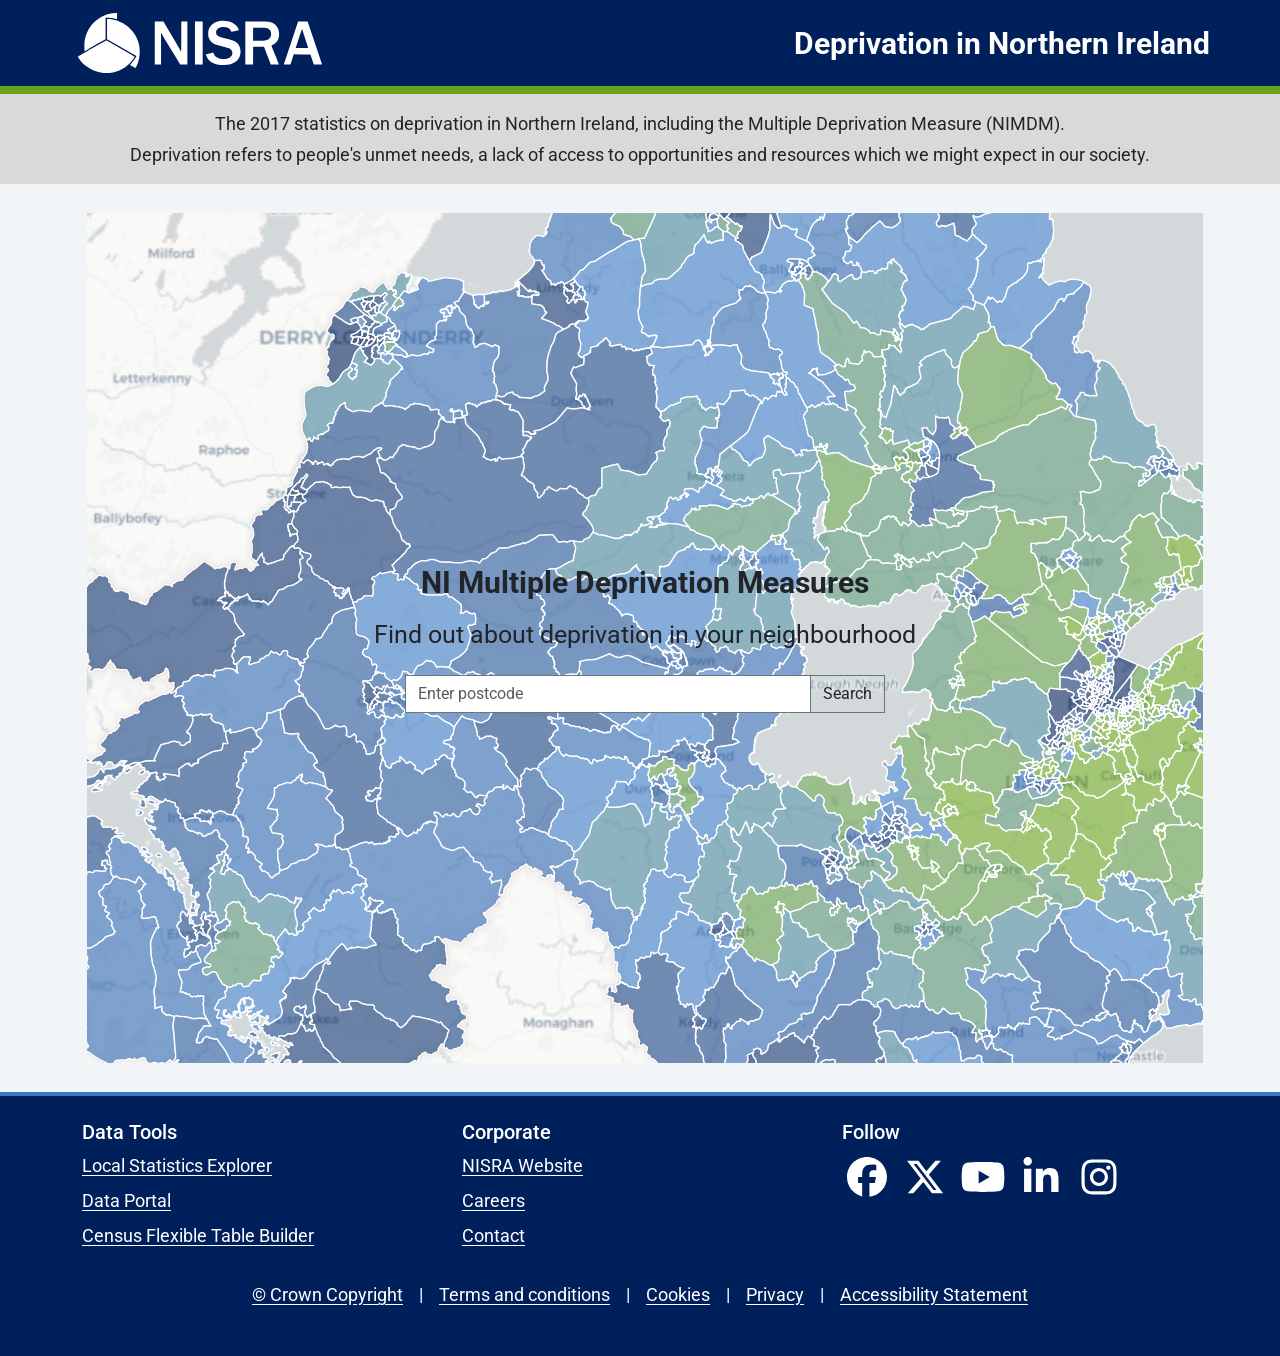
==== docs/index.html @ 48f2ace2 "rename site to docs" ====
<!doctype html>
<html lang="en">
  <head>
    <meta charset="UTF-8" />
    <meta name="viewport" content="width=device-width, initial-scale=1" />
    <title>Deprivation in Northern Ireland | Home</title>
    <link href="https://fonts.googleapis.com/css2?family=Roboto:wght@300;400;500;700&display=swap" rel="stylesheet" />
    <link href="https://cdn.jsdelivr.net/npm/bootstrap@5.3.3/dist/css/bootstrap.min.css" rel="stylesheet" />
    <link rel="stylesheet" href="https://cdn.jsdelivr.net/npm/bootstrap-icons@1.11.3/font/bootstrap-icons.css" />
    <link rel="icon" href="assets/img/icon/favicon.ico" />
    <link rel="stylesheet" href="assets/css/styles.css" />
    <link rel="stylesheet" href="css/lookup.css" />
  </head>
  <body class="d-flex flex-column min-vh-100">
    <header id="site-header" class="navbar p-0"></header>

<main class="flex-grow-1 container py-4">
              <div id="background-map" class="container-fluid">

    <div class="row justify-content-center">
        <div class="col-12 col-md-10 col-lg-8 text-center">

            <h1 class="mb-3">NI Multiple Deprivation Measures</h1>

            <h2 class="mb-4">
                Find out about deprivation in your neighbourhood
            </h2>

            <form id="search" class="lookup-search mx-auto" novalidate>
                <div class="input-group">
                    <input id="pc" name="pc" type="search" class="form-control rounded-0 border-secondary" placeholder="Enter postcode" aria-label="Postcode" autocomplete="postal-code">

                    <button type="submit" class="btn rounded-0 border-secondary bg-purple">
                        Search
                    </button>
                </div>

                <p id="search-error" class="text-danger mt--2 mb-0 text-start" role="alert" hidden></p>
            </form>
        </div>
    </div>
</main>


    <footer id="site-footer" class="footer py-4 bg-nisra text-nisra pb-5"></footer>
    <script src="js/layout.js"></script>
    <script src="js/search.js"></script>
  </body>
</html>
---- docs/assets/css/styles.css ----
/* COPIED CSS FROM POSTCODE_TOOL - NEEDS CLEANED*/
/* ===========================
   Base
   =========================== */
body {
  font-family: 'Roboto', Arial, sans-serif;
  font-size: 18px;
  line-height: 1.5;          
  font-weight: 400;
  background-color: #f2f5f8;
  background-size: cover;
}

#background-map {
  background-image: url("../img/nimdm_sdz_map.png");
  background-repeat: no-repeat;
  background-position: center center;
  padding: 350px 0 350px 0;
  margin: 5px
}

/* ===========================
   Global NISRA colours
   =========================== */
:root {
  --nisra_blue: #3878c5;
	--nisra_navy: #00205b;
	--nisra_purple: #732777;
  --nisra_slate: #3b3b3b;
  --nisra_green: #68a41e;
}

/* Headings per style guide */
h1 { font-size: 28px; line-height: 1.285; font-weight: 700; }
@media (min-width: 992px) { h1 { font-size: 30px; line-height: 1.3; } }

h2 { font-size: 24px; line-height: 1.333; font-weight: 400; }
@media (min-width: 992px) { h2 { font-size: 25px; line-height: 1.32; } }

h3 { font-size: 21px; line-height: 1.143; font-weight: 400; }
@media (min-width: 992px) { h3 { font-size: 24px; line-height: 1.25; } }

h4 { font-size: 18px; line-height: 1.333; font-weight: 400; }
@media (min-width: 992px) { h4 { font-size: 21px; line-height: 1.286; } }


main a[target="_blank"]::after {
  content: "";
  width: 14px; height: 11px;
  margin: 5px; vertical-align: text-bottom; display: inline-block;

  -webkit-mask: url('data:image/svg+xml;utf8,<svg xmlns="http://www.w3.org/2000/svg" width="14" height="11" viewBox="0 0 14 11"><g fill="none" stroke="%23000" stroke-width="1"><path d="M0 3h2V0h12v8h-2v3H0zm13-2H3v6h10zM2 4H1v4h1zm-1 6h10V8H1z"/></g></svg>') no-repeat center / contain;
          mask: url('data:image/svg+xml;utf8,<svg xmlns="http://www.w3.org/2000/svg" width="14" height="11" viewBox="0 0 14 11"><g fill="none" stroke="%23000" stroke-width="1"><path d="M0 3h2V0h12v8h-2v3H0zm13-2H3v6h10zM2 4H1v4h1zm-1 6h10V8H1z"/></g></svg>') no-repeat center / contain;
  background-color: var(--bs-secondary-color, #6c757d); /* follows Bootstrap’s text-secondary */
}

/* ===========================
   Map & Legend
   =========================== */
.map {
  min-height: 50vh;
  width: 100%;
  position: relative;
  z-index: 0;
  margin-bottom: 2px;
}

.map-legend {
  padding-bottom: 10px;
  z-index: 1;
  margin: 0 auto;        /* center horizontally */
  display: table;
  width: 60%;
}
.legend-min,
.legend-unit,
.legend-max {
  width: 33%;
  font-size: 10pt;
  padding: 0;
}
.legend-min,
.legend-max { font-weight: bold; }
.legend-max { text-align: right; }
.legend-unit { text-align: center; }

.colour-block {
  height: 25px;
  width: 20%;
  border-left: 1px #555555 solid;
  border-top: 1px #555555 solid;
  border-bottom: 1px #555555 solid;
}
.colour-block:last-child { border-right: 1px #555555 solid; }

/* Map container min height for small vs large screens */
#map-container{
  width: 80%;
  height: 600px;                
  margin: 0 auto;
}

@media (max-width: 1199.98px){
  #map-container{
    height: 360px;               
  }
}



/* ===========================
   Chart sizing
   =========================== */
#chart-container {
  height: 410px;          /* desktop/tablet */
  position: relative;
  margin-bottom: 2em;
}
@media (max-width: 767.98px) { #chart-container { height: 220px; } }

#chart-container canvas {
  width: 100% !important;
  height: 100% !important;
  display: block;
}

/* ===========================
   Brand & misc.
   =========================== */
.app-title { font-weight: 700; letter-spacing: 0.2px; }
.img-50 { width: 50px; height: 50px; }

/* ===========================
   Footer
   =========================== */
.footer {
  background-color: var(--nisra_navy);
  color: #fff;
  border-top: 4px solid var(--nisra_blue);
}
.footer a {
  color: #fff;
  text-underline-offset: 3px;
}
.footer a:hover,
.footer a:focus {
  color: #fff;
  text-decoration-thickness: 3px;
}
.footer-links { list-style: none; padding-left: 0; }
.footer-links .list-inline-item { margin: 0 .5rem; }

/* More vertical spacing in vertical lists */
.footer ul.list-unstyled li { margin-bottom: 0.5rem; }

/* Social icon hover */
.footer .list-inline-item img {
  transition: box-shadow 0.2s ease, border 0.2s ease;
}
.footer .list-inline-item img:hover {
  border: 2px solid #fff;
  box-shadow: 0 0 4px rgba(255, 255, 255, 0.6);
  border-radius: 4px;
}

banner a {
  color: #fff;
}

a:hover, a:focus {
  text-decoration-thickness: 3px;
}
nav a{
  color: #fff;
  text-decoration: none;
}

.feedback a[target="_blank"]::after {
  content: "";
  width: 14px; height: 11px;
  margin: 5px; vertical-align: text-bottom; display: inline-block;

  -webkit-mask: url('data:image/svg+xml;utf8,<svg xmlns="http://www.w3.org/2000/svg" width="14" height="11" viewBox="0 0 14 11"><g fill="none" stroke="%23000" stroke-width="1"><path d="M0 3h2V0h12v8h-2v3H0zm13-2H3v6h10zM2 4H1v4h1zm-1 6h10V8H1z"/></g></svg>') no-repeat center / contain;
          mask: url('data:image/svg+xml;utf8,<svg xmlns="http://www.w3.org/2000/svg" width="14" height="11" viewBox="0 0 14 11"><g fill="none" stroke="%23000" stroke-width="1"><path d="M0 3h2V0h12v8h-2v3H0zm13-2H3v6h10zM2 4H1v4h1zm-1 6h10V8H1z"/></g></svg>') no-repeat center / contain;
  background-color: #fff; 
}

table tr:not(:has(th)):hover {
  background-color: #f2f2f2;
}

.maplibregl-export-control {
  display: none !important;
}

.btn-primary {
  background-color: #732777;
}

.current-page {
  background-color: #68a41e;
  color: #000;
  padding:0rem 0.5rem 0.5rem;
  border-bottom: 14px solid #68a41e;
}

.current-page-strapline {
  background-color: #d9d9d9;
  color: #000;
}


.card-body p {
  margin: 0;
  line-height: normal;
}

.blue-bg {
  background-color: var(--nisra_blue);
  color: #fff;
}

.grey-bg {
  background-color: #D9D9D9;
}

.grey-bg a {
  color: #000;
}

.home {
  background-color: #fff;
  color: var(--nisra_navy);
  border: 2px solid var(--nisra_navy);
}

.blue-bg a, .purple-bg a {
  color: #fff;
}

.purple-bg {
  background-color: var(--nisra_purple);
  color: #fff;
}

.purple-border {
  border: 2px solid var(--nisra_purple);
}

.green-border {
  border: 2px solid var(--nisra_green);
}

.light-purple-bg {
  background-color: #CE70D2;
  /* color: #fff; */
}

.green-bg {
  background-color: var(--nisra_green);
}

.green-bg a {
  color: #000;
}

.navy-bg {
  background-color: var(--nisra_navy) !important;
  color: #fff !important;
}

.nav-btn {
  background-color: #00205b;
  border-bottom: 16px solid #00205b;
  padding:0rem 0.5rem 0.5rem;
  color: #fff;
}

.nav-btn:hover {
   border-bottom: 16px solid #68a41e;
   padding-bottom: 0.5rem;
  color: #fff;
  cursor: pointer;
}

.chart-canvas {
  height: 40vh !important;
}

@media (max-width: 1200px) { 
  .chart-canvas {
    height: 80vh !important;
  } 
}

.accordion-button:not(.collapsed) {
  background-color: #00205b;
  color: #fff;
}

.accordion-button:not(.collapsed)::after {
  filter: brightness(0) invert(1);
}

.accordion-button {
  border-left: 2px solid #00205b;
  border-top: 2px solid #00205b;
  border-bottom: 2px solid #00205b;
  color: #000;
  font-size: 0.75em;
}

#info-card {
  border: 2px solid var(--nisra_navy);
}


.info-card-wrap {
  display: grid;
  grid-template-rows: 0fr;   /* closed */
  opacity: 0;
  transition: grid-template-rows .35s ease, opacity .25s ease;
}

.info-card-wrap > .card{
  overflow: hidden;
  min-height: 0;
}

.info-card-wrap:has(.accordion-collapse.show){
  grid-template-rows: 1fr;   /* open */
  opacity: 1;
}

#info-content p {
  margin-bottom: 1em;
}

.nisra-table {
  width: 100%;
  border-collapse: collapse;
  border: 2px solid #0b0c0c;
  margin-top: 1rem;
}

.nisra-table caption {
  caption-side: top;
  text-align: left;
  font-weight: 600;
  margin-bottom: 0.5rem;
}

.nisra-table th,
.nisra-table td {
  border: 1px solid #b1b4b6;
  padding: 0.6rem;
  vertical-align: top;
  text-align: left;
}

.nisra-table thead th {
  background-color: #f3f2f1;
}

.nisra-table tbody th {
  font-weight: 600;
}

.card-footer {
  margin-top: auto;
}

:focus-visible {
  outline: 3px solid #D4351C;     
  outline-offset: 3px;
}

:focus:not(:focus-visible) {
  outline: none;
}

:root {
  --bs-focus-ring-color: #D4351C; 
  --bs-focus-ring-width: 0.25rem;
}

.form-check-input:focus,
.form-check-input:focus-visible {
  border-color: #D4351C;
  box-shadow: 0 0 0 0.25rem #D4351C;
  outline: none; 
}

.accordion-button:focus,
.accordion-button:focus-visible {
  box-shadow: 0 0 0 0.25rem #1cd43b;
  outline: none;
}

input:focus-visible, select:focus-visible, button:focus-visible, .map:has(canvas:focus-visible) {
  outline: 3px solid #D4351C !important;
  outline-offset: -2px !important;
  box-shadow: none !important;
}

.btn:focus,
.btn:focus-visible,
.form-control:focus,
.form-control:focus-visible,
.form-select:focus,
.form-select:focus-visible {
  box-shadow: none;
}

.nav-btn:focus-visible,
.nav .nav-btn:focus-visible,
#nav a:focus-visible {
  outline: none;
  box-shadow: inset 0 0 0 3px #D4351C;
  border-radius: 0.25rem; /* optional, if you want */
}

.display-6.unit {
  font-size: 18pt;
}

.display-4.unit {
  font-size: 26pt;
}

.tab-pane p {
  margin-bottom: 1em;
}

/* Table Styling */
td {
  padding: 6px 12px;  
  border-radius: 6px;
}
.number {
  text-align: right;
}
.change-cell {
  text-align: right;
}
.change-wrapper {
  display: inline-flex;
  align-items: center;
  justify-content: flex-end;
}
.arrow {
  width: 5px;
}
.change-value {
  min-width: 65px;
  text-align: right;
}
.arrow.up {
  color: var(--nisra_green);
}
.arrow.down {
  color: #e60000;
}

.percent-wrapper {
  display: inline-block;
  padding: 4px 10px;
  border-radius: 6px;
  min-width: 55px;
  text-align: right;
}
tbody td {
  border-bottom: 2px solid #e5e7eb; 
}

th, td {
  padding: 6px 12px;
}

thead th {
  border-bottom: 2px solid #e5e7eb;
}

.nav-row {
  background-color: var(--nisra_green);
  padding: 2px 2px 16px 2px;
  column-gap: 2px;
}

.feedback {
  background-color: var(--nisra_blue);
}

#cookie-banner {
  background-color: #041e34;
  color: #fff;
  padding: 1rem;
}

#cookie-banner a {
  color: #00aae5;
}

.rank-scale-wrapper {
    width: 100%;
    padding: 0.4rem 0;
}

.rank-scale {
    position: relative;
    width: 100%;
    height: 1rem;
    overflow: visible;
    border: 1px solid #c9c9c9;
    border-radius: 0.5rem;
    margin-bottom: 5px;
}

.rank-scale-marker {
    position: absolute;
    top: 50%;
    width: 0.5rem;
    height: 1.8rem;
    background-color: #cc3a2a;
    border: 2px solid #ffffff;
    border-radius: 0.2rem;
    transform: translate(-50%, -50%);
}

.rank-scale-labels {
    display: grid;
    grid-template-columns: 1fr auto 1fr;
    align-items: center;
    gap: 0.5rem;
    margin: 0.25rem 0;
    font-size: 0.85rem;
}

.rank-scale-labels span:first-child {
    text-align: left;
}

.rank-scale-labels span:nth-child(2) {
    text-align: center;
}

.rank-scale-labels span:last-child {
    text-align: right;
}
---- docs/css/lookup.css ----
.lookup-search {
    width: 100%;
    max-width: 480px;
    margin-right: auto;
    margin-left: auto;
}

.lookup-search .form-control:focus,
.lookup-search .form-control:invalid:focus,
.lookup-search .form-control.is-invalid:focus {
    color: #212529;
    background-color: #ffffff;
    border-color: #e905dd;
    outline: 0;
    box-shadow: 0 0 0 0.25rem rgb(8 48 107 / 25%);
}

.lookup-table {
    max-width: 640px;
}

.lookup-table th {
    width: 12rem;
}

.scale-row svg {
    display: block;
    width: 100%;
    height: auto;
}

.site-nav a {
    margin-right: 1rem;
    color: inherit;
}

.site-nav a[aria-current] {
    font-weight: 700;
}
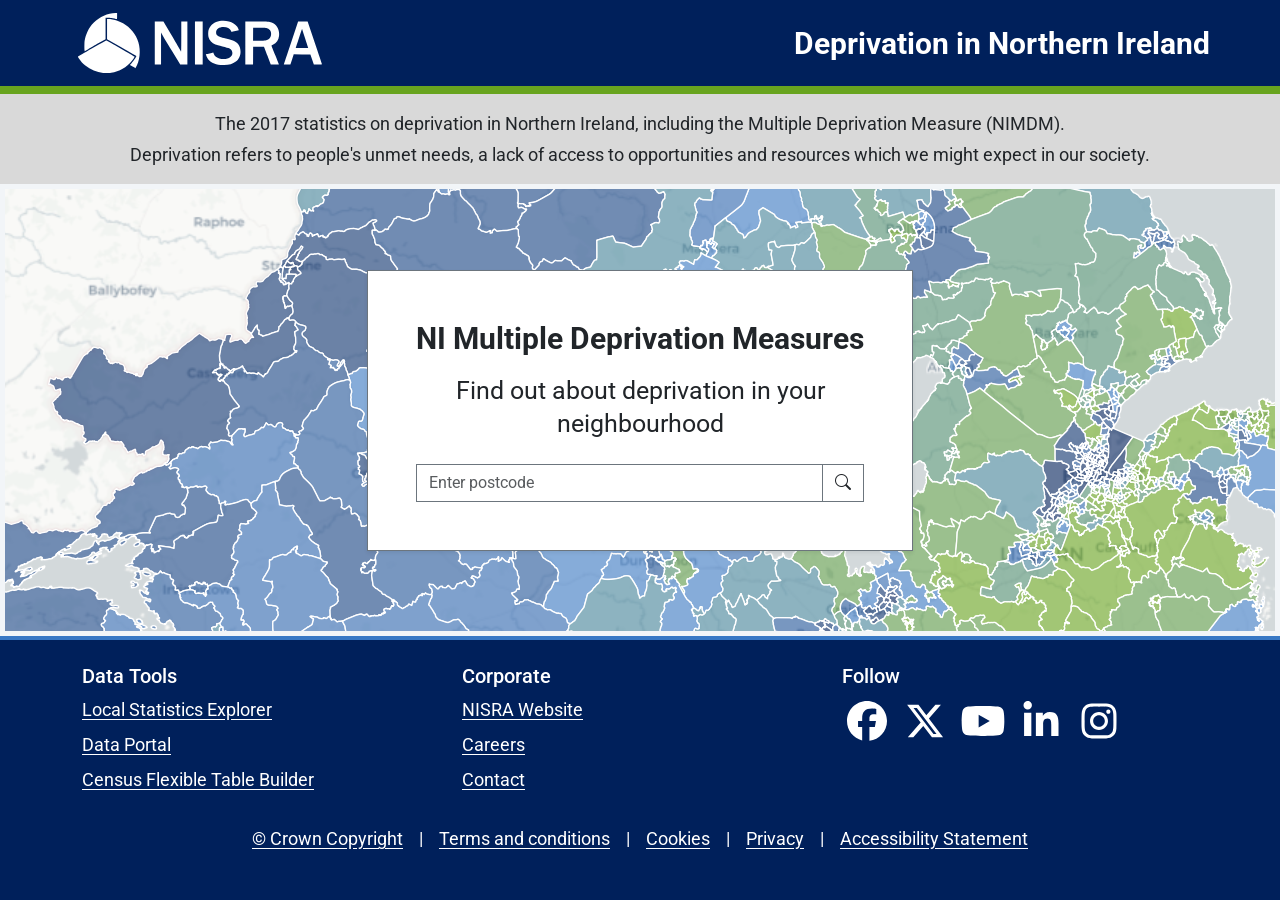
==== commit e958e869: "Merge branch 'main' of https://github.com/NISRA-Data-Office/deprivation-lookup" ====
--- a/docs/index.html
+++ b/docs/index.html
@@ -14,33 +14,35 @@
   <body class="d-flex flex-column min-vh-100">
     <header id="site-header" class="navbar p-0"></header>
 
-<main class="flex-grow-1 container py-4">
-              <div id="background-map" class="container-fluid">
+        <main class="flex-grow-1 d-flex">
+  <div id="background-map" class="flex-grow-1 d-flex align-items-center py-5">
+    <div class="container">
+      <div class="row justify-content-center">
+        <div class="col-12 col-md-8 col-lg-6">
 
-    <div class="row justify-content-center">
-        <div class="col-12 col-md-10 col-lg-8 text-center">
+        <div class="bg-white border border-secondary shadow-sm p-md-5 text-center">
 
-            <h1 class="mb-3">NI Multiple Deprivation Measures</h1>
+          <h1 class="mb-3">NI Multiple Deprivation Measures</h1>
 
-            <h2 class="mb-4">
-                Find out about deprivation in your neighbourhood
-            </h2>
+          <h2 class="mb-4">
+            Find out about deprivation in your neighbourhood
+          </h2>
 
-            <form id="search" class="lookup-search mx-auto" novalidate>
-                <div class="input-group">
-                    <input id="pc" name="pc" type="search" class="form-control rounded-0 border-secondary" placeholder="Enter postcode" aria-label="Postcode" autocomplete="postal-code">
+          <form id="search" class="lookup-search mx-auto" novalidate>
+            <div class="input-group">
+              <input id="pc" name="pc" type="search" class="form-control rounded-0 border-secondary" placeholder="Enter postcode" aria-label="Postcode" autocomplete="postal-code">
+              <button type="submit" class="btn rounded-0 border-secondary bg-purple" type="button" aria-label="Search"><i class="bi bi-search"></i></button>
+            </div>
 
-                    <button type="submit" class="btn rounded-0 border-secondary bg-purple">
-                        Search
-                    </button>
-                </div>
+            <p id="search-error" class="text-danger mt-2 mb-0 text-start" role="alert" hidden></p>
+          </form>
 
-                <p id="search-error" class="text-danger mt--2 mb-0 text-start" role="alert" hidden></p>
-            </form>
         </div>
+
+      </div>
     </div>
+  </div>
 </main>
-
 
     <footer id="site-footer" class="footer py-4 bg-nisra text-nisra pb-5"></footer>
     <script src="js/layout.js"></script>
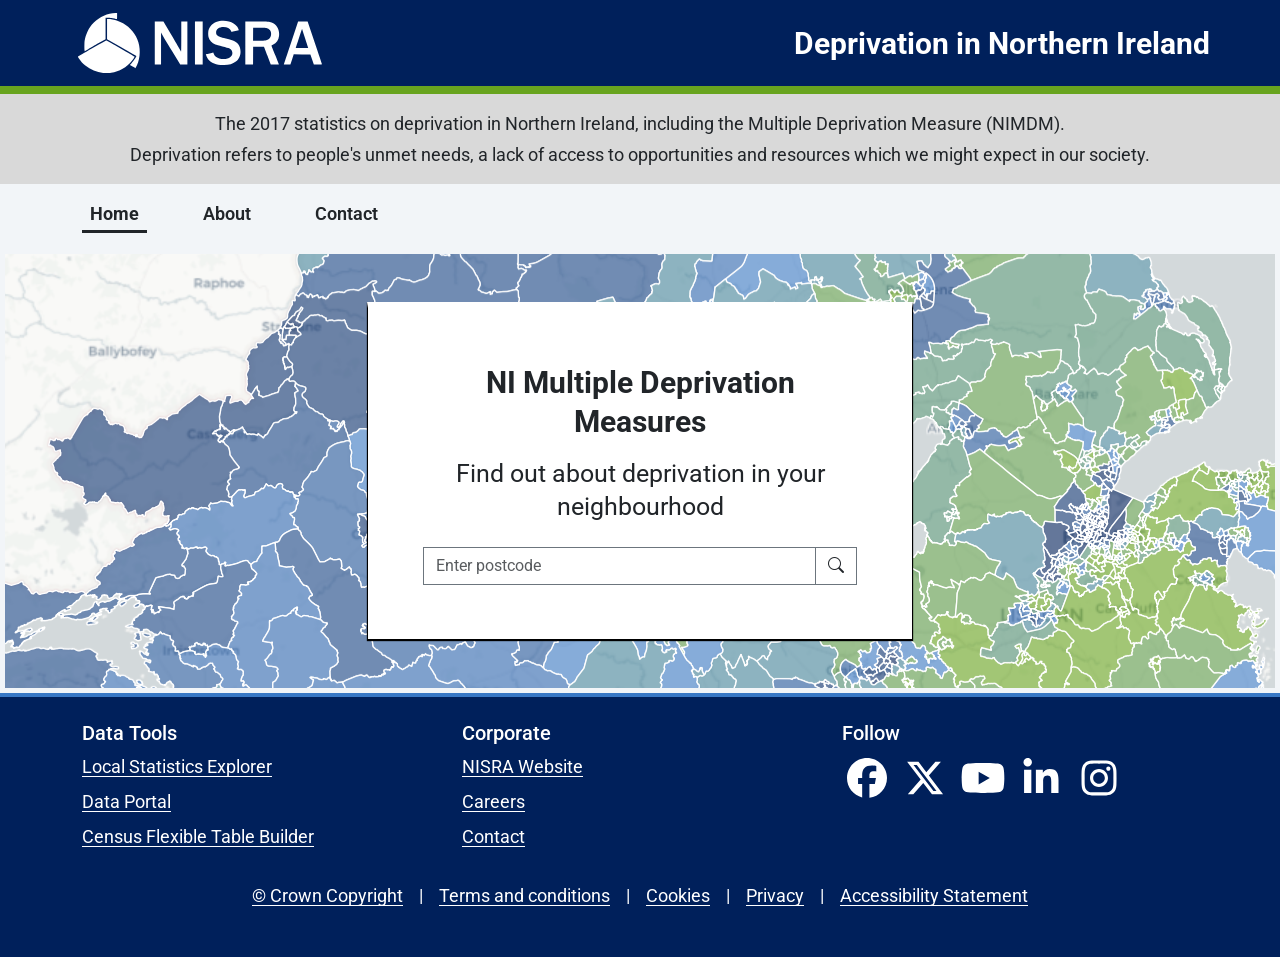
==== commit c69579cc: "Hover over home page box styling." ====
--- a/docs/index.html
+++ b/docs/index.html
@@ -20,7 +20,7 @@
       <div class="row justify-content-center">
         <div class="col-12 col-md-8 col-lg-6">
 
-        <div class="bg-white border border-secondary shadow-sm p-md-5 text-center">
+        <div class="index-box">
 
           <h1 class="mb-3">NI Multiple Deprivation Measures</h1>
 
--- a/docs/assets/css/styles.css
+++ b/docs/assets/css/styles.css
@@ -270,17 +270,15 @@
 }
 
 .nav-btn {
-  background-color: #00205b;
-  border-bottom: 16px solid #00205b;
-  padding:0rem 0.5rem 0.5rem;
-  color: #fff;
+    padding: 0 0.5rem 0.2rem;
+    color: #000;
+    text-decoration: none;
+    border-bottom: 3px solid transparent;
 }
 
 .nav-btn:hover {
-   border-bottom: 16px solid #68a41e;
-   padding-bottom: 0.5rem;
-  color: #fff;
-  cursor: pointer;
+    border-bottom-color: #68a41e;
+    color: #000;
 }
 
 .chart-canvas {
@@ -511,20 +509,38 @@
     width: 100%;
     height: 1rem;
     overflow: visible;
-    border: 1px solid #c9c9c9;
+    border: .5px solid #ffffff;
     border-radius: 0.5rem;
-    margin-bottom: 5px;
+    margin-bottom: 15px;
 }
 
 .rank-scale-marker {
     position: absolute;
     top: 50%;
-    width: 0.5rem;
+    width: 0.4rem;
     height: 1.8rem;
     background-color: #cc3a2a;
-    border: 2px solid #ffffff;
+    border: 2px solid #d8d8d8;
     border-radius: 0.2rem;
     transform: translate(-50%, -50%);
+}
+
+.scale-row {
+  margin-bottom: 1.5rem;
+}
+
+.index-box {
+  background-color: #ffffff;
+  border: 1px solid #000;
+  border-top: 6px solid transparent;
+  box-shadow: 0 1px 1px 0 rgb(0 0 0);
+  padding: 10%;
+  text-align: center;
+}
+
+.index-box:hover {
+  border-top: 6px solid;
+  border-top-color: #68a41e;
 }
 
 .rank-scale-labels {
@@ -546,4 +562,30 @@
 
 .rank-scale-labels span:last-child {
     text-align: right;
+}
+
+.site-nav {
+  display: flex;
+  justify-content: center;
+  gap:2rem;
+}
+
+.site-nav-link {
+  text-decoration: none;
+  font-weight: 600;
+  color: #003865;
+}
+
+.site-nav-link.active {
+  border-bottom: 3px solid
+}
+
+.search-label {
+  display: block;
+  text-align: right;
+}
+
+.navigation-buttons {
+  display: block;
+  text-align: center;
 }
--- a/docs/css/lookup.css
+++ b/docs/css/lookup.css
@@ -23,7 +23,7 @@
     width: 12rem;
 }
 
-.scale-row svg {
+.scale-row {
     display: block;
     width: 100%;
     height: auto;
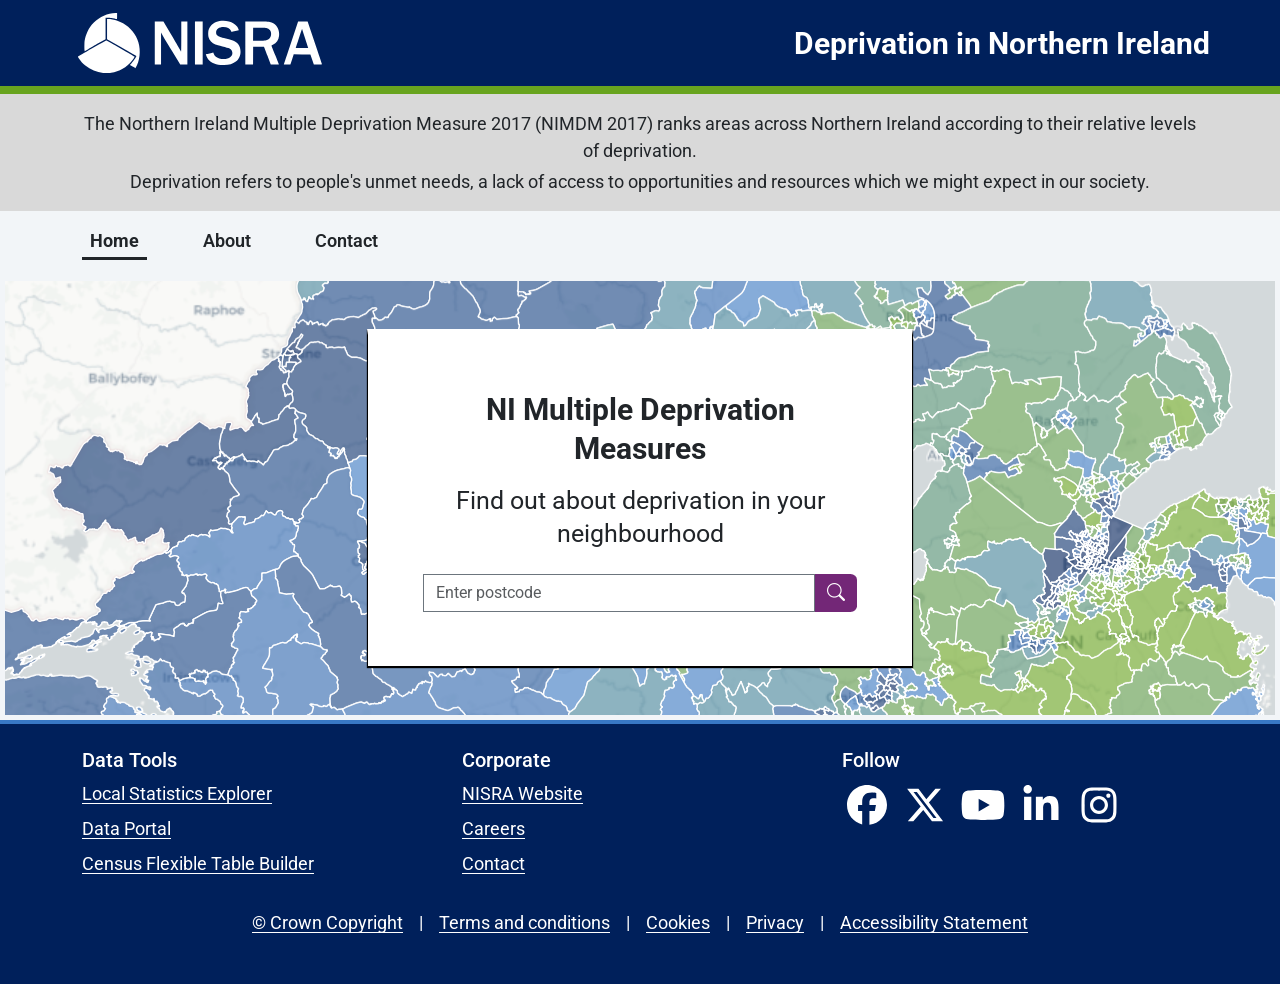
==== commit 5d43bdf9: "Added IDAC and IDAP, fixed scales, changed contact page, added labels to all scales, bolded domain f" ====
--- a/docs/index.html
+++ b/docs/index.html
@@ -31,7 +31,7 @@
           <form id="search" class="lookup-search mx-auto" novalidate>
             <div class="input-group">
               <input id="pc" name="pc" type="search" class="form-control rounded-0 border-secondary" placeholder="Enter postcode" aria-label="Postcode" autocomplete="postal-code">
-              <button type="submit" class="btn rounded-0 border-secondary bg-purple" type="button" aria-label="Search"><i class="bi bi-search"></i></button>
+              <button type="submit" class="search-btn" type="button" aria-label="Search"><i class="bi bi-search"></i></button>
             </div>
 
             <p id="search-error" class="text-danger mt-2 mb-0 text-start" role="alert" hidden></p>
--- a/docs/assets/css/styles.css
+++ b/docs/assets/css/styles.css
@@ -585,6 +585,13 @@
   text-align: right;
 }
 
+.search-btn {
+  color: #fff;
+  width: 10%;
+  border-radius: 15%;
+  border: black;
+  background-color: #732777;
+}
 .navigation-buttons {
   display: block;
   text-align: center;
--- a/docs/css/lookup.css
+++ b/docs/css/lookup.css
@@ -20,11 +20,10 @@
 }
 
 .lookup-table th {
-    width: 12rem;
+    width: 15rem;
 }
 
 .scale-row {
-    display: block;
     width: 100%;
     height: auto;
 }
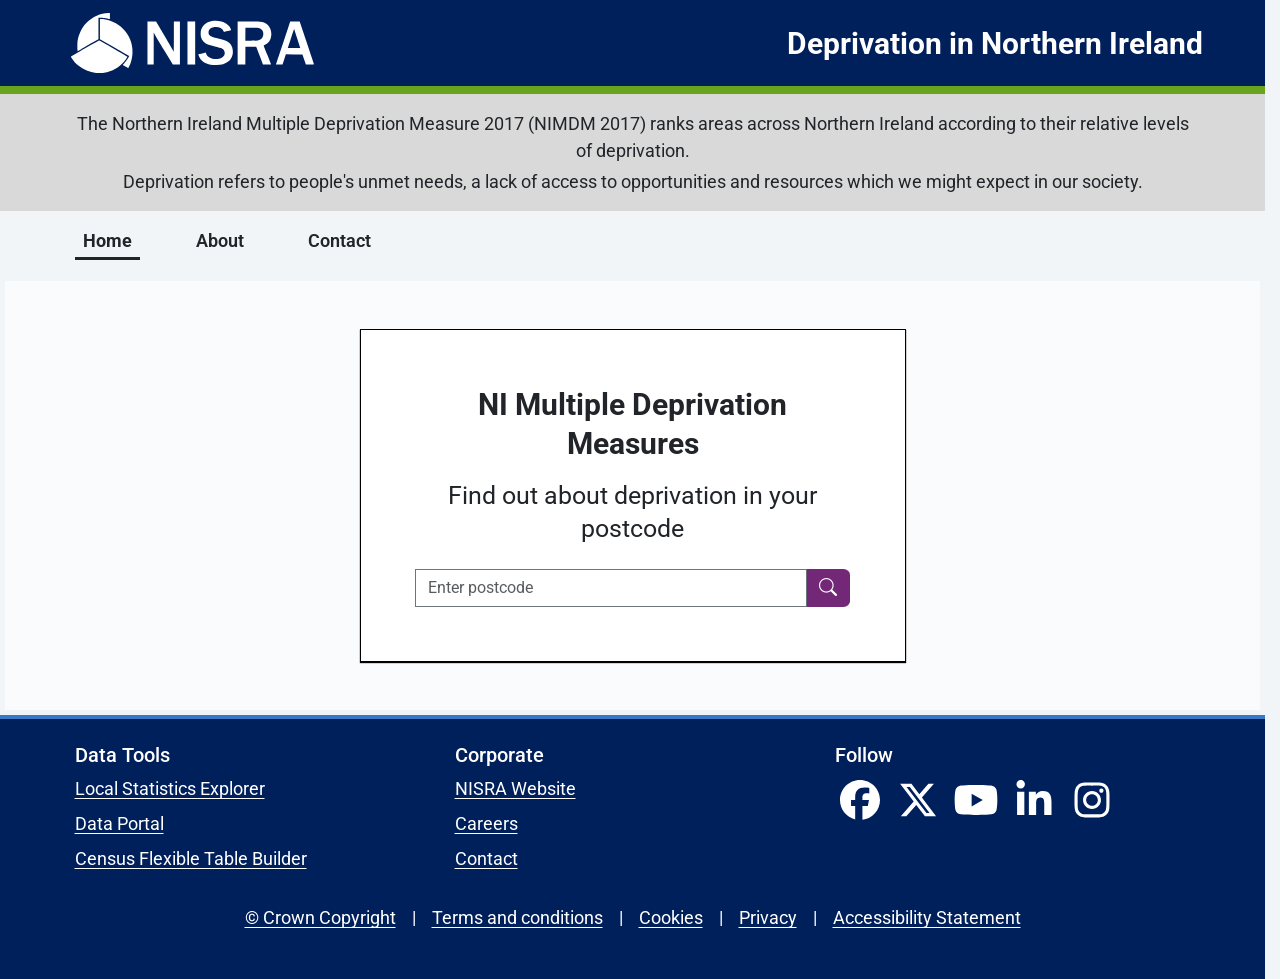
==== commit 1b6bd6cf: "Modified MDM scale appearance, postcode display, added fade for pages." ====
--- a/docs/index.html
+++ b/docs/index.html
@@ -25,7 +25,7 @@
           <h1 class="mb-3">NI Multiple Deprivation Measures</h1>
 
           <h2 class="mb-4">
-            Find out about deprivation in your neighbourhood
+            Find out about deprivation in your postcode
           </h2>
 
           <form id="search" class="lookup-search mx-auto" novalidate>
--- a/docs/assets/css/styles.css
+++ b/docs/assets/css/styles.css
@@ -1,3 +1,13 @@
+@view-transition { navigation: auto; }
+
+#summary > *, #scales > * { animation: fade-in .4s ease-out; }
+@keyframes fade-in { from { opacity: 0;}}
+
+@media (prefers-reduced-motion: reduce) {
+  #summary > *, #scales > * { animation: none}
+}
+
+html { scrollbar-gutter: stable; }
 /* COPIED CSS FROM POSTCODE_TOOL - NEEDS CLEANED*/
 /* ===========================
    Base
@@ -12,7 +22,8 @@
 }
 
 #background-map {
-  background-image: url("../img/nimdm_sdz_map.png");
+  /*background-image: url("../img/nimdm_sdz_map.png"); */
+  background-color: #ffffffa9;
   background-repeat: no-repeat;
   background-position: center center;
   padding: 350px 0 350px 0;
@@ -509,8 +520,8 @@
     width: 100%;
     height: 1rem;
     overflow: visible;
-    border: .5px solid #ffffff;
-    border-radius: 0.5rem;
+    border: .7px solid #9e9e9e;
+    border-radius: 0.6rem;
     margin-bottom: 15px;
 }
 
@@ -532,15 +543,13 @@
 .index-box {
   background-color: #ffffff;
   border: 1px solid #000;
-  border-top: 6px solid transparent;
   box-shadow: 0 1px 1px 0 rgb(0 0 0);
   padding: 10%;
   text-align: center;
 }
 
 .index-box:hover {
-  border-top: 6px solid;
-  border-top-color: #68a41e;
+  box-shadow: inset 0 6px 0 #68a41e, 0 1px 1px 0 rgb(0 0 0);
 }
 
 .rank-scale-labels {
